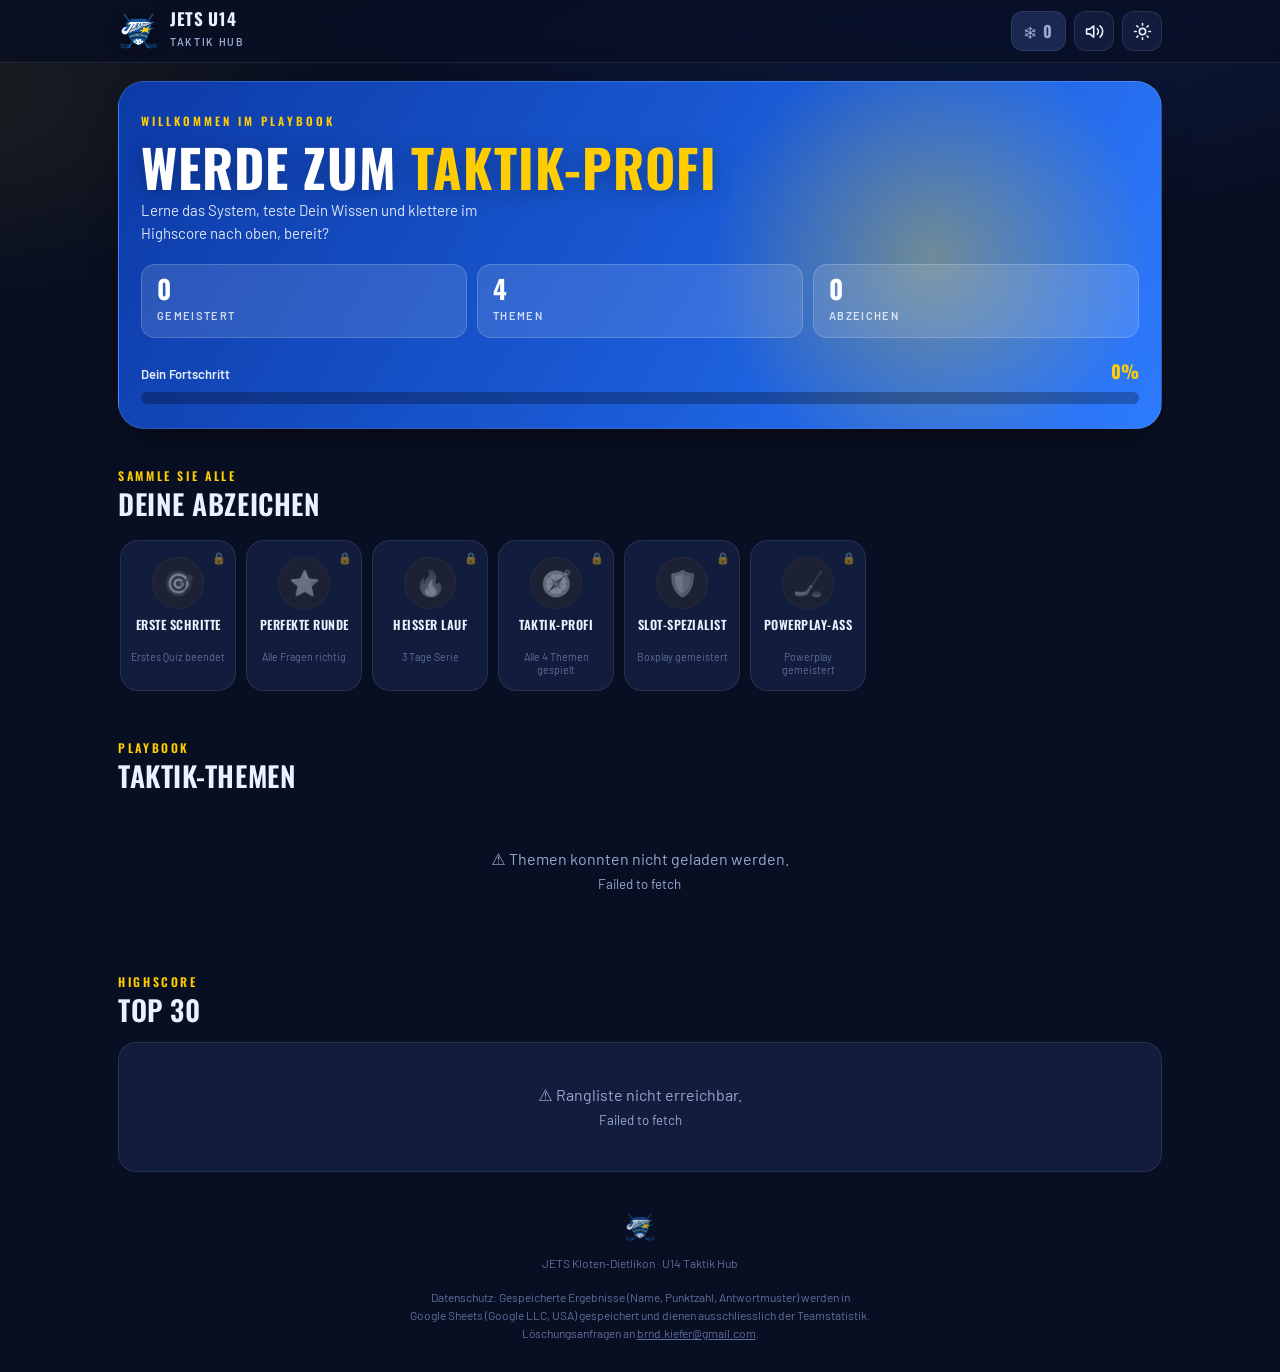
==== index.html @ 9cac9bbe "Self-host fonts and vendor all CDN JS; add privacy notice - Download Oswald and Barlow WOFF2 (latin " ====
<!DOCTYPE html>
<html lang="de">
<head>
  <meta charset="UTF-8">
  <meta name="viewport" content="width=device-width, initial-scale=1, viewport-fit=cover">
  <meta name="theme-color" content="#090F22">
  <title>JETS U14 · Taktik Hub</title>
  <link rel="stylesheet" href="css/fonts.css">
  <link rel="stylesheet" href="css/style.css">
</head>
<body>

  <!-- ====================== HEADER ====================== -->
  <header class="app-header">
    <div class="wrap">
      <a class="brand" href="index.html">
        <img src="assets/jets-logo.png" alt="JETS Logo">
        <span class="brand-txt">
          <b>JETS U14</b>
          <span>Taktik Hub</span>
        </span>
      </a>
      <div class="header-tools">
        <div class="streak-pill cold" id="streakPill" title="Streak">❄️ 0</div>
        <button class="icon-btn" id="soundBtn" aria-label="Sound an/aus"></button>
        <button class="icon-btn" id="themeBtn" aria-label="Hell/Dunkel"></button>
      </div>
    </div>
  </header>

  <main class="wrap">

    <!-- ====================== HERO ====================== -->
    <section class="hero">
      <div class="hero-inner">
        <span class="kicker" id="heroGreet">Willkommen im Playbook</span>
        <h1>Werde zum <em>Taktik-Profi</em></h1>
        <p>Lerne das System, teste Dein Wissen und klettere im Highscore nach oben, bereit?</p>

        <div class="hero-stats">
          <div class="hstat"><b id="heroMastered">0</b><span>Gemeistert</span></div>
          <div class="hstat"><b id="heroTotal">4</b><span>Themen</span></div>
          <div class="hstat"><b id="heroBadgeCount">0</b><span>Abzeichen</span></div>
        </div>

        <div class="hero-progress">
          <div class="pwrap"><span>Dein Fortschritt</span><b id="heroPct">0%</b></div>
          <div class="bar" id="heroBar"><i></i></div>
        </div>
      </div>
    </section>

    <div class="mock-banner" id="mockBanner" style="display:none">
      🧪 <span><b>Demo-Modus:</b> Beispieldaten aktiv. Sobald die Google-Apps-Script-URL eingetragen ist, lädt alles live.</span>
    </div>

    <!-- ====================== BADGES ====================== -->
    <section class="section">
      <div class="section-head">
        <div><span class="eyebrow">Sammle sie alle</span><h2>Deine Abzeichen</h2></div>
      </div>
      <div class="badge-strip" id="badgeStrip"></div>
    </section>

    <!-- ====================== THEMEN ====================== -->
    <section class="section">
      <div class="section-head">
        <div><span class="eyebrow">Playbook</span><h2>Taktik-Themen</h2></div>
      </div>
      <div class="grid-cards" id="topicGrid"></div>
    </section>

    <!-- ====================== LEADERBOARD ====================== -->
    <section class="section" id="leaderboardSection">
      <div class="section-head">
        <div><span class="eyebrow" id="boardEyebrow">Highscore</span><h2 id="boardHeading">Top 30</h2></div>
      </div>
      <div class="board" id="board"></div>
    </section>

    <footer class="foot">
      <img class="logo-sm" src="assets/jets-logo.png" alt="JETS">
      <div>JETS Kloten-Dietlikon · U14 Taktik Hub</div>
      <p class="privacy-notice">
        Datenschutz: Gespeicherte Ergebnisse (Name, Punktzahl, Antwortmuster) werden in Google&nbsp;Sheets (Google&nbsp;LLC, USA) gespeichert und dienen ausschliesslich der Teamstatistik. Löschungsanfragen an <a href="mailto:brnd.kiefer@gmail.com">brnd.kiefer@gmail.com</a>.
      </p>
    </footer>
  </main>

  <script src="js/vendor/react.production.min.js"></script>
  <script src="js/vendor/react-dom.production.min.js"></script>
  <script src="js/vendor/babel.min.js"></script>
  <script type="text/babel" src="tweaks-panel.jsx"></script>
  <script src="js/config.js"></script>
  <script src="js/api.js"></script>
  <script src="js/ui.js"></script>
  <script src="js/index.js"></script>
  <div id="tweaks-root"></div>
  <script type="text/babel">
    const TWEAK_DEFAULTS = /*EDITMODE-BEGIN*/{
      "leaderboardTitel": "Highscore",
      "theme": "dark",
      "accentFarbe": "#FFCD00",
      "demoBanner": false
    }/*EDITMODE-END*/;

    function TweaksApp() {
      const [t, setTweak] = useTweaks(TWEAK_DEFAULTS);

      // Leaderboard-Titel
      React.useEffect(() => {
        const ey = document.getElementById('boardEyebrow');
        if (ey) ey.textContent = t.leaderboardTitel;
      }, [t.leaderboardTitel]);

      // Theme
      React.useEffect(() => {
        document.documentElement.setAttribute('data-theme', t.theme);
        localStorage.setItem('jets_theme', t.theme);
        const btn = document.getElementById('themeBtn');
        if (btn && window.UI) btn.innerHTML = UI.icon(t.theme === 'dark' ? 'sun' : 'moon', 19);
      }, [t.theme]);

      // Akzentfarbe
      React.useEffect(() => {
        document.documentElement.style.setProperty('--yellow', t.accentFarbe);
        document.documentElement.style.setProperty('--yellow-soft', t.accentFarbe + 'cc');
      }, [t.accentFarbe]);

      // Demo-Banner
      React.useEffect(() => {
        const mb = document.getElementById('mockBanner');
        if (mb) mb.style.display = t.demoBanner ? 'flex' : 'none';
      }, [t.demoBanner]);

      return (
        <TweaksPanel title="Tweaks">
          <TweakSection label="Inhalt" />
          <TweakRadio
            label="Leaderboard-Titel"
            value={t.leaderboardTitel}
            options={['Highscore', 'Liga-Rangliste']}
            onChange={v => setTweak('leaderboardTitel', v)}
          />
          <TweakToggle
            label="Demo-Banner"
            value={t.demoBanner}
            onChange={v => setTweak('demoBanner', v)}
          />
          <TweakSection label="Design" />
          <TweakRadio
            label="Theme"
            value={t.theme}
            options={['dark', 'light']}
            onChange={v => setTweak('theme', v)}
          />
          <TweakColor
            label="Akzentfarbe"
            value={t.accentFarbe}
            options={['#FFCD00', '#FFB300', '#FF9500', '#00CFAA']}
            onChange={v => setTweak('accentFarbe', v)}
          />
        </TweaksPanel>
      );
    }

    ReactDOM.createRoot(document.getElementById('tweaks-root')).render(<TweaksApp />);
  </script>
</body>
</html>
---- css/fonts.css ----
/* Self-hosted fonts (latin subset) — SIL Open Font License 1.1 */

@font-face {
  font-family: 'Oswald';
  font-style: normal;
  font-weight: 400 700;
  font-display: swap;
  src: url('../assets/fonts/oswald.woff2') format('woff2');
  unicode-range: U+0000-00FF, U+0131, U+0152-0153, U+02BB-02BC, U+02C6, U+02DA, U+02DC, U+0304, U+0308, U+0329, U+2000-206F, U+20AC, U+2122, U+2191, U+2193, U+2212, U+2215, U+FEFF, U+FFFD;
}

@font-face {
  font-family: 'Barlow';
  font-style: normal;
  font-weight: 400;
  font-display: swap;
  src: url('../assets/fonts/barlow-400.woff2') format('woff2');
  unicode-range: U+0000-00FF, U+0131, U+0152-0153, U+02BB-02BC, U+02C6, U+02DA, U+02DC, U+0304, U+0308, U+0329, U+2000-206F, U+20AC, U+2122, U+2191, U+2193, U+2212, U+2215, U+FEFF, U+FFFD;
}

@font-face {
  font-family: 'Barlow';
  font-style: normal;
  font-weight: 500;
  font-display: swap;
  src: url('../assets/fonts/barlow-500.woff2') format('woff2');
  unicode-range: U+0000-00FF, U+0131, U+0152-0153, U+02BB-02BC, U+02C6, U+02DA, U+02DC, U+0304, U+0308, U+0329, U+2000-206F, U+20AC, U+2122, U+2191, U+2193, U+2212, U+2215, U+FEFF, U+FFFD;
}

@font-face {
  font-family: 'Barlow';
  font-style: normal;
  font-weight: 600;
  font-display: swap;
  src: url('../assets/fonts/barlow-600.woff2') format('woff2');
  unicode-range: U+0000-00FF, U+0131, U+0152-0153, U+02BB-02BC, U+02C6, U+02DA, U+02DC, U+0304, U+0308, U+0329, U+2000-206F, U+20AC, U+2122, U+2191, U+2193, U+2212, U+2215, U+FEFF, U+FFFD;
}

@font-face {
  font-family: 'Barlow';
  font-style: normal;
  font-weight: 700;
  font-display: swap;
  src: url('../assets/fonts/barlow-700.woff2') format('woff2');
  unicode-range: U+0000-00FF, U+0131, U+0152-0153, U+02BB-02BC, U+02C6, U+02DA, U+02DC, U+0304, U+0308, U+0329, U+2000-206F, U+20AC, U+2122, U+2191, U+2193, U+2212, U+2215, U+FEFF, U+FFFD;
}
---- css/style.css ----
/* =============================================================
   JETS U14B – Taktik-Zentrale
   Design-System / Shared Styles
   Sporty-condensed: Oswald (Display) + Barlow (Body)
   Markenfarben: Pantone 286C Blau / 116C Gelb
   ============================================================= */

/* ---------- Design-Tokens: DARK MODE (Standard) ---------- */
:root {
  /* Marke */
  --blue:        #1A5BD6;   /* lebendiges Brand-Blau (auf Dunkel) */
  --blue-deep:   #0033A0;   /* Pantone 286C – Vollton */
  --blue-glow:   #2E7BFF;
  --yellow:      #FFCD00;   /* Pantone 116C */
  --yellow-soft: #FFE066;

  /* Status */
  --green:       #28C76F;
  --green-deep:  #16924f;
  --red:         #FF5A5F;
  --red-deep:    #c2353a;

  /* Flächen (dunkles Navy, nicht Schwarz) */
  --bg:          #090F22;
  --bg-2:        #0C1430;
  --surface:     #121C3D;
  --surface-2:   #1A2750;
  --surface-3:   #233166;
  --border:      rgba(255,255,255,0.09);
  --border-str:  rgba(255,255,255,0.16);

  /* Text */
  --text:        #EAF1FF;
  --text-dim:    #98A8D0;
  --text-faint:  #5E6E9C;

  /* Effekte */
  --shadow:      0 18px 40px -18px rgba(0,0,0,0.7);
  --shadow-sm:   0 6px 18px -8px rgba(0,0,0,0.6);
  --glow-blue:   0 0 0 1px rgba(46,123,255,.35), 0 12px 30px -10px rgba(26,91,214,.55);
  --glow-yellow: 0 10px 30px -10px rgba(255,205,0,.5);

  --radius:      18px;
  --radius-sm:   12px;
  --radius-lg:   26px;

  --maxw:        1080px;

  --font-display: "Oswald", "Barlow", system-ui, sans-serif;
  --font-body:    "Barlow", system-ui, -apple-system, sans-serif;
}

/* ---------- LIGHT MODE ---------- */
:root[data-theme="light"] {
  --blue:        #1351C4;
  --blue-deep:   #0033A0;
  --blue-glow:   #1351C4;
  --green:       #1ea860;
  --green-deep:  #157a45;
  --red:         #e23b40;

  --bg:          #EEF2FB;
  --bg-2:        #E3E9F7;
  --surface:     #FFFFFF;
  --surface-2:   #F3F6FD;
  --surface-3:   #E7EDFA;
  --border:      rgba(11,18,40,0.10);
  --border-str:  rgba(11,18,40,0.20);

  --text:        #0B1228;
  --text-dim:    #4A5878;
  --text-faint:  #8593B5;

  --shadow:      0 18px 40px -22px rgba(20,40,90,0.35);
  --shadow-sm:   0 6px 18px -10px rgba(20,40,90,0.28);
  --glow-blue:   0 0 0 1px rgba(19,81,196,.18), 0 12px 28px -12px rgba(19,81,196,.4);
}

/* ---------- Reset ---------- */
*, *::before, *::after { box-sizing: border-box; margin: 0; padding: 0; }
html { -webkit-text-size-adjust: 100%; scroll-behavior: smooth; }
body {
  font-family: var(--font-body);
  background: var(--bg);
  color: var(--text);
  line-height: 1.5;
  min-height: 100dvh;
  -webkit-font-smoothing: antialiased;
  overflow-x: hidden;
  transition: background .35s ease, color .35s ease;
}

/* Dezenter Hintergrund-Glow */
body::before {
  content: "";
  position: fixed; inset: 0;
  background:
    radial-gradient(1100px 520px at 75% -8%, rgba(26,91,214,.20), transparent 60%),
    radial-gradient(760px 400px at -5% 10%, rgba(255,205,0,.08), transparent 55%);
  pointer-events: none; z-index: 0;
}
:root[data-theme="light"] body::before {
  background:
    radial-gradient(1100px 520px at 75% -8%, rgba(26,91,214,.12), transparent 60%),
    radial-gradient(760px 400px at -5% 10%, rgba(255,205,0,.14), transparent 55%);
}

img { max-width: 100%; display: block; }
button { font-family: inherit; cursor: pointer; border: none; background: none; color: inherit; }
a { color: inherit; text-decoration: none; }

/* ---------- Typo ---------- */
.display {
  font-family: var(--font-display);
  font-weight: 700;
  text-transform: uppercase;
  letter-spacing: .01em;
  line-height: .98;
}
h1, h2, h3 { font-family: var(--font-display); font-weight: 600; text-transform: uppercase; letter-spacing: .02em; line-height: 1.02; }

/* ---------- Layout ---------- */
.wrap { position: relative; z-index: 1; width: 100%; max-width: var(--maxw); margin: 0 auto; padding: 0 18px; }
.section { margin-top: 38px; }
.section-head { display: flex; align-items: flex-end; justify-content: space-between; gap: 14px; margin-bottom: 16px; }
.section-head h2 { font-size: clamp(16px, 4.5vw, 28px); hyphens: none; line-height: 1.1; }
.section-head .eyebrow {
  font-family: var(--font-display); text-transform: uppercase; letter-spacing: .22em;
  font-size: 12px; color: var(--yellow); font-weight: 600; margin-bottom: 4px; display: block;
}

/* =============================================================
   HEADER
   ============================================================= */
.app-header {
  position: sticky; top: 0; z-index: 50;
  background: color-mix(in srgb, var(--bg) 78%, transparent);
  backdrop-filter: blur(16px) saturate(140%);
  border-bottom: 1px solid var(--border);
}
.app-header .wrap { display: flex; align-items: center; gap: 12px; height: 62px; }
.brand { display: flex; align-items: center; gap: 11px; min-width: 0; }
.brand img { height: 38px; width: auto; filter: drop-shadow(0 4px 8px rgba(0,0,0,.4)); }
.brand-txt { min-width: 0; }
.brand-txt b {
  font-family: var(--font-display); font-weight: 700; text-transform: uppercase;
  font-size: 17px; letter-spacing: .04em; display: block; line-height: 1.05; white-space: nowrap;
}
.brand-txt span { font-size: 10.5px; color: var(--text-dim); letter-spacing: .16em; text-transform: uppercase; font-weight: 600; white-space: nowrap; }
.header-tools { margin-left: auto; display: flex; align-items: center; gap: 8px; }

.icon-btn {
  width: 40px; height: 40px; border-radius: 12px; display: grid; place-items: center;
  background: var(--surface); border: 1px solid var(--border); color: var(--text);
  transition: transform .15s, background .2s, border-color .2s;
}
.icon-btn:hover { background: var(--surface-2); border-color: var(--border-str); transform: translateY(-1px); }
.icon-btn:active { transform: scale(.94); }
.icon-btn svg { width: 19px; height: 19px; }

/* Streak-Pille */
.streak-pill {
  display: flex; align-items: center; gap: 6px; height: 40px; padding: 0 13px 0 11px;
  border-radius: 12px; background: linear-gradient(135deg, #ff8a3d, #ff5a5f);
  color: #fff; font-family: var(--font-display); font-weight: 700; font-size: 16px;
  box-shadow: 0 8px 20px -8px rgba(255,90,95,.6);
}
.streak-pill .flame { font-size: 17px; line-height: 1; filter: drop-shadow(0 1px 2px rgba(0,0,0,.3)); }
.streak-pill.cold { background: var(--surface-2); color: var(--text-dim); box-shadow: none; border: 1px solid var(--border); }

/* =============================================================
   HERO
   ============================================================= */
.hero {
  position: relative; overflow: hidden; margin-top: 18px;
  border-radius: var(--radius-lg);
  background:
    linear-gradient(135deg, rgba(0,51,160,.0), rgba(0,51,160,.0)),
    linear-gradient(120deg, #0d3aa6 0%, #1A5BD6 55%, #2E7BFF 100%);
  border: 1px solid rgba(255,255,255,.12);
  box-shadow: var(--shadow);
}
.hero::after { /* Star-Streak Motiv */
  content: ""; position: absolute; top: -40%; right: -8%; width: 60%; height: 180%;
  background: radial-gradient(closest-side, rgba(255,205,0,.35), transparent 70%);
  transform: rotate(18deg); pointer-events: none;
}
.hero-inner { position: relative; z-index: 2; padding: 26px 22px 24px; }
.hero .kicker {
  font-family: var(--font-display); text-transform: uppercase; letter-spacing: .26em;
  font-size: 11.5px; color: var(--yellow); font-weight: 600;
}
.hero h1 { color: #fff; font-size: clamp(28px, 8.5vw, 52px); font-weight: 700; margin: 8px 0 6px; text-shadow: 0 4px 20px rgba(0,0,0,.25); }
.hero h1 em { font-style: normal; color: var(--yellow); }
.hero p { color: rgba(255,255,255,.86); max-width: 46ch; font-size: 15px; }

.hero-stats { display: grid; grid-template-columns: repeat(3, 1fr); gap: 10px; margin-top: 20px; }
.hstat {
  background: rgba(255,255,255,.12); border: 1px solid rgba(255,255,255,.18);
  border-radius: 14px; padding: 11px 15px; backdrop-filter: blur(4px); min-width: 96px;
}
.hstat b { font-family: var(--font-display); font-weight: 700; font-size: 26px; color: #fff; display: block; line-height: 1; }
.hstat span { font-size: 11px; color: rgba(255,255,255,.78); text-transform: uppercase; letter-spacing: .12em; font-weight: 600; }

/* Overall progress bar im Hero */
.hero-progress { margin-top: 20px; }
.hero-progress .pwrap { display: flex; justify-content: space-between; align-items: baseline; margin-bottom: 7px; }
.hero-progress .pwrap span { color: rgba(255,255,255,.9); font-size: 13px; font-weight: 600; white-space: nowrap; }
.hero-progress .pwrap b { font-family: var(--font-display); color: var(--yellow); font-size: 18px; }

.bar { height: 12px; border-radius: 999px; background: rgba(0,0,0,.28); overflow: hidden; position: relative; }
.bar > i {
  position: absolute; inset: 0 100% 0 0; border-radius: 999px;
  background: linear-gradient(90deg, var(--yellow), var(--yellow-soft));
  transition: right 1.1s cubic-bezier(.2,.8,.2,1);
  box-shadow: 0 0 14px rgba(255,205,0,.6);
}
.bar.thin { height: 8px; }
.bar.blue > i { background: linear-gradient(90deg, var(--blue), var(--blue-glow)); box-shadow: 0 0 12px rgba(46,123,255,.55); }

/* =============================================================
   BADGES
   ============================================================= */
.badge-strip { display: flex; gap: 10px; overflow-x: auto; padding: 4px 2px 10px; scrollbar-width: none; }
.badge-strip::-webkit-scrollbar { display: none; }
.badge {
  flex: 0 0 auto; width: 116px; text-align: center; padding: 16px 10px 13px;
  border-radius: var(--radius); background: var(--surface); border: 1px solid var(--border);
  transition: transform .2s, border-color .2s; position: relative;
}
.badge .medal {
  width: 52px; height: 52px; margin: 0 auto 9px; border-radius: 50%; display: grid; place-items: center;
  font-size: 25px; background: var(--surface-2); border: 1px solid var(--border);
  filter: grayscale(1) opacity(.45); transition: filter .3s, transform .3s, box-shadow .3s;
}
.badge.earned { border-color: rgba(255,205,0,.4); }
.badge.earned .medal {
  filter: none; background: linear-gradient(135deg, #2a2410, #4a3d0d);
  border-color: rgba(255,205,0,.6); box-shadow: var(--glow-yellow); transform: scale(1.02);
}
.badge b { display: block; font-family: var(--font-display); font-weight: 600; text-transform: uppercase; font-size: 12.5px; letter-spacing: .04em; line-height: 1.1; min-height: 2.2em; }
.badge small { color: var(--text-faint); font-size: 10.5px; line-height: 1.25; display: block; margin-top: 5px; }
.badge.earned small { color: var(--text-dim); }
.badge .lock { position: absolute; top: 9px; right: 9px; font-size: 11px; opacity: .5; }

/* =============================================================
   TOPIC CARDS
   ============================================================= */
.grid-cards { display: grid; grid-template-columns: 1fr; gap: 14px; }
@media (min-width: 560px) { .grid-cards { grid-template-columns: 1fr 1fr; } }
@media (min-width: 900px) { .grid-cards { grid-template-columns: 1fr 1fr 1fr; } }

.card {
  position: relative; background: var(--surface); border: 1px solid var(--border);
  border-radius: var(--radius); padding: 18px; display: flex; flex-direction: column; gap: 13px;
  transition: transform .2s, border-color .2s, box-shadow .2s; overflow: hidden;
}
.card::before {
  content: ""; position: absolute; left: 0; top: 0; bottom: 0; width: 4px;
  background: linear-gradient(var(--blue), var(--blue-glow)); opacity: .9;
}
.card:hover { transform: translateY(-3px); border-color: var(--border-str); box-shadow: var(--shadow); }

.card-top { display: flex; align-items: flex-start; gap: 13px; }
.tile-icon {
  flex: 0 0 auto; width: 56px; height: 56px; border-radius: 16px;
  background: linear-gradient(140deg, var(--blue-deep), var(--blue)); display: grid; place-items: center;
  box-shadow: var(--glow-blue); border: 1px solid rgba(255,255,255,.14);
}
.tile-icon svg { width: 30px; height: 30px; }
.card .cat {
  display: inline-flex; align-items: center; gap: 5px; align-self: flex-start;
  font-family: var(--font-display); text-transform: uppercase; letter-spacing: .12em;
  font-size: 10.5px; font-weight: 600; color: var(--yellow);
  background: rgba(255,205,0,.1); border: 1px solid rgba(255,205,0,.25);
  padding: 3px 9px; border-radius: 999px;
}
.card h3 { font-size: 19px; margin-top: 7px; }
.card .desc { color: var(--text-dim); font-size: 13.5px; flex: 1; }

.card-meta { display: flex; align-items: center; gap: 8px; font-size: 11.5px; color: var(--text-faint); }
.card-meta .dot { width: 4px; height: 4px; border-radius: 50%; background: currentColor; }

.card .mini-prog { display: flex; align-items: center; gap: 9px; }
.card .mini-prog .bar { flex: 1; }
.card .mini-prog span { font-size: 11px; color: var(--text-dim); font-weight: 700; font-family: var(--font-display); }

.card-actions { display: grid; grid-template-columns: 1fr 1fr; gap: 9px; margin-top: 2px; }

/* Buttons */
.btn {
  display: inline-flex; align-items: center; justify-content: center; gap: 7px;
  font-family: var(--font-display); font-weight: 600; text-transform: uppercase; letter-spacing: .04em;
  font-size: 13.5px; padding: 12px 14px; border-radius: 13px; border: 1px solid transparent;
  transition: transform .15s, filter .2s, background .2s, border-color .2s; white-space: nowrap;
  min-height: 46px;
}
.btn:active { transform: scale(.97); }
.btn-primary { background: linear-gradient(135deg, var(--blue), var(--blue-glow)); color: #fff; box-shadow: 0 10px 24px -12px rgba(26,91,214,.9); }
.btn-primary:hover { filter: brightness(1.08); }
.btn-yellow { background: linear-gradient(135deg, var(--yellow), var(--yellow-soft)); color: #1a1400; box-shadow: var(--glow-yellow); }
.btn-yellow:hover { filter: brightness(1.05); }
.btn-ghost { background: var(--surface-2); border-color: var(--border); color: var(--text); }
.btn-ghost:hover { background: var(--surface-3); border-color: var(--border-str); }
.btn-lg { font-size: 16px; padding: 16px 22px; min-height: 56px; border-radius: 15px; }
.btn-block { width: 100%; }
.btn:disabled { opacity: .5; cursor: not-allowed; transform: none; }

/* Done-Badge auf Karte */
.card .done-flag {
  position: absolute; top: 14px; right: 14px; width: 26px; height: 26px; border-radius: 50%;
  background: var(--green); display: grid; place-items: center; box-shadow: 0 4px 10px -3px rgba(40,199,111,.7);
}
.card .done-flag svg { width: 15px; height: 15px; }

/* =============================================================
   LEADERBOARD
   ============================================================= */
.board { background: var(--surface); border: 1px solid var(--border); border-radius: var(--radius); overflow: hidden; }
.board-row {
  display: grid; grid-template-columns: 42px 1fr auto; align-items: center; gap: 12px;
  padding: 13px 16px; border-bottom: 1px solid var(--border);
}
.board-row:last-child { border-bottom: none; }
.board-row.head { background: var(--surface-2); border-bottom: 1px solid var(--border-str); }
.board-row.head span { font-family: var(--font-display); text-transform: uppercase; letter-spacing: .14em; font-size: 10.5px; color: var(--text-dim); font-weight: 600; }
.rank {
  width: 30px; height: 30px; border-radius: 9px; display: grid; place-items: center;
  font-family: var(--font-display); font-weight: 700; font-size: 15px; background: var(--surface-2); color: var(--text-dim);
}
.board-row.me { background: rgba(255,205,0,.07); }
.board-row.me .rank { color: var(--text); }
.rank.r1 { background: linear-gradient(135deg, #FFD700, #FFA000); color: #2a1d00; box-shadow: var(--glow-yellow); }
.rank.r2 { background: linear-gradient(135deg, #d7dee8, #9aa6b8); color: #1a1f2b; }
.rank.r3 { background: linear-gradient(135deg, #e0a06b, #b9763f); color: #2a1500; }
.bl-name { display: flex; flex-direction: column; min-width: 0; }
.bl-name b { font-weight: 700; font-size: 15px; overflow: hidden; text-overflow: ellipsis; white-space: nowrap; }
.bl-name small { color: var(--text-faint); font-size: 11px; }
.bl-score { text-align: right; }
.bl-score b { font-family: var(--font-display); font-weight: 700; font-size: 18px; color: var(--yellow); }
.bl-score small { display: block; color: var(--text-faint); font-size: 11px; }

/* =============================================================
   THEORY PAGE  (theory.html)
   ============================================================= */
.theory-page { padding-top: 24px; padding-bottom: 60px; max-width: 720px; }

.theory-nav { margin-bottom: 20px; }
.back-link {
  display: inline-flex; align-items: center; gap: 6px;
  color: var(--text-dim); text-decoration: none; font-size: 14px;
  transition: color .15s;
}
.back-link:hover { color: var(--text); }

.theory-head { display: flex; align-items: flex-start; gap: 16px; margin-bottom: 28px; }
.theory-head .tile-icon { width: 52px; height: 52px; flex-shrink: 0; }
.theory-head-text .cat { margin-bottom: 6px; }
.theory-head-text h1 { font-family: var(--font-display); font-size: clamp(22px, 5vw, 34px); font-weight: 700; text-transform: uppercase; letter-spacing: .02em; line-height: 1.1; }

.theory-body { font-size: 16px; line-height: 1.75; color: var(--text); margin-bottom: 36px; }
.theory-body h1,.theory-body h2 { font-family: var(--font-display); text-transform: uppercase; letter-spacing: .05em; color: var(--text); margin: 28px 0 10px; font-size: 17px; }
.theory-body h3 { font-family: var(--font-display); text-transform: uppercase; letter-spacing: .05em; color: var(--yellow); margin: 22px 0 8px; font-size: 14px; }
.theory-body h4 { font-family: var(--font-display); color: var(--text); margin: 18px 0 6px; font-size: 14px; text-transform: uppercase; letter-spacing: .04em; }
.theory-body p { margin-bottom: 14px; }
.theory-body ul, .theory-body ol { padding-left: 4px; list-style: none; display: grid; gap: 8px; margin-bottom: 16px; }
.theory-body li { display: flex; gap: 10px; }
.theory-body ul li::before { content: ""; flex: 0 0 auto; width: 7px; height: 7px; margin-top: 9px; border-radius: 2px; background: var(--yellow); transform: rotate(45deg); }
.theory-body ol { counter-reset: ol; }
.theory-body ol li { counter-increment: ol; }
.theory-body ol li::before { content: counter(ol); flex: 0 0 auto; width: 22px; height: 22px; border-radius: 6px; background: var(--surface-2); border: 1px solid var(--border-str); font-family: var(--font-display); font-size: 12px; font-weight: 700; display: grid; place-items: center; margin-top: 2px; color: var(--yellow); }
.theory-body strong { color: var(--yellow); font-weight: 700; }
.theory-body em { color: var(--text-dim); font-style: italic; }
.theory-body hr { border: none; border-top: 1px solid var(--border); margin: 24px 0; }
.theory-body blockquote { border-left: 3px solid var(--yellow); padding-left: 14px; margin: 16px 0; font-style: italic; color: var(--text-dim); }

.resources-heading { font-family: var(--font-display); font-size: 15px; text-transform: uppercase; letter-spacing: .1em; color: var(--text-dim); margin-bottom: 14px; }
.resources-grid { display: grid; gap: 14px; }

.resource-card { border-radius: var(--radius); overflow: hidden; border: 1px solid var(--border); background: var(--surface); }

.resource-yt .yt-wrap { position: relative; padding-bottom: 56.25%; height: 0; }
.resource-yt .yt-wrap iframe { position: absolute; inset: 0; width: 100%; height: 100%; border: none; }
.resource-yt .resource-label { padding: 10px 14px; font-size: 13.5px; color: var(--text-dim); }

.resource-pdf .pdf-wrap { position: relative; height: 500px; }
.resource-pdf .pdf-wrap iframe { position: absolute; inset: 0; width: 100%; height: 100%; border: none; }
.resource-pdf .resource-label { padding: 10px 14px; font-size: 13.5px; color: var(--text-dim); }

.resource-img figure { margin: 0; }
.resource-img img { width: 100%; display: block; }
.resource-img figcaption { padding: 10px 14px; font-size: 13px; color: var(--text-faint); }

.resource-link {
  display: flex; align-items: center; gap: 12px; padding: 14px 16px;
  text-decoration: none; color: var(--text); transition: background .15s;
}
.resource-link:hover { background: var(--surface-2); }
.resource-link-icon { font-size: 20px; flex-shrink: 0; }
.resource-link-title { flex: 1; font-size: 15px; font-weight: 600; }
.resource-link-arrow { color: var(--text-faint); font-size: 18px; flex-shrink: 0; }

.theory-foot { margin-top: 40px; padding-top: 24px; border-top: 1px solid var(--border); }

/* =============================================================
   QUIZ-SEITE
   ============================================================= */
.quiz-shell { min-height: 100dvh; display: flex; flex-direction: column; }
.quiz-main { flex: 1; display: flex; flex-direction: column; }
.quiz-wrap { width: 100%; max-width: 620px; margin: 0 auto; padding: 0 18px; flex: 1; display: flex; flex-direction: column; }

/* Quiz top bar */
.quiz-bar { display: flex; align-items: center; gap: 12px; padding: 16px 0 8px; }
.quiz-bar .back { display: flex; align-items: center; gap: 7px; color: var(--text-dim); font-weight: 600; font-size: 13.5px; }
.quiz-bar .back:hover { color: var(--text); }
.quiz-bar .qcount { margin-left: auto; font-family: var(--font-display); font-weight: 600; font-size: 13px; color: var(--text-dim); letter-spacing: .05em; }
.quiz-bar .qcount b { color: var(--yellow); font-size: 16px; }

.quiz-progress { padding: 4px 0 18px; }

/* Screens */
.screen { display: none; flex: 1; flex-direction: column; animation: rise .4s ease both; }
.screen.active { display: flex; }
@keyframes rise { from { opacity: 0; transform: translateY(14px); } to { opacity: 1; transform: none; } }

/* Start screen */
.start-card { text-align: center; padding: 30px 6px; margin: auto 0; }
.start-card .tile-icon { width: 84px; height: 84px; border-radius: 22px; margin: 0 auto 20px; }
.start-card .tile-icon svg { width: 46px; height: 46px; }
.start-card .cat { margin: 0 auto 14px; }
.start-card h1 { font-size: clamp(28px, 8vw, 42px); }
.start-card p { color: var(--text-dim); max-width: 40ch; margin: 12px auto 24px; }
.field { text-align: left; max-width: 360px; margin: 0 auto 18px; }
.field label { display: block; font-family: var(--font-display); text-transform: uppercase; letter-spacing: .08em; font-size: 12px; color: var(--text-dim); margin-bottom: 8px; }
.field input {
  width: 100%; padding: 15px 16px; border-radius: 14px; background: var(--surface);
  border: 1.5px solid var(--border-str); color: var(--text); font-size: 17px; font-weight: 600; font-family: var(--font-body);
  transition: border-color .2s, box-shadow .2s;
}
.field input:focus { outline: none; border-color: var(--blue); box-shadow: 0 0 0 4px rgba(26,91,214,.2); }
.field input::placeholder { color: var(--text-faint); }
.start-meta { display: flex; justify-content: center; gap: 22px; margin-bottom: 24px; color: var(--text-faint); font-size: 13px; }
.start-meta b { color: var(--text); font-family: var(--font-display); font-size: 17px; display: block; }

/* Question screen */
.q-screen { padding-bottom: 28px; }
.q-text {
  font-family: var(--font-display); font-weight: 600; text-transform: none;
  font-size: clamp(21px, 5.4vw, 28px); line-height: 1.18; margin: 8px 0 20px;
}
.answers { display: grid; gap: 12px; }
.answer {
  display: flex; align-items: center; gap: 14px; text-align: left; width: 100%;
  padding: 16px 16px; border-radius: 15px; background: var(--surface);
  border: 1.5px solid var(--border); color: var(--text); font-size: 16px; font-weight: 600;
  transition: transform .12s, border-color .2s, background .2s; min-height: 62px;
}
.answer:hover:not(:disabled) { border-color: var(--blue); transform: translateX(2px); }
.answer:active:not(:disabled) { transform: scale(.99); }
.answer .key {
  flex: 0 0 auto; width: 34px; height: 34px; border-radius: 10px; display: grid; place-items: center;
  background: var(--surface-2); border: 1px solid var(--border-str);
  font-family: var(--font-display); font-weight: 700; font-size: 16px; color: var(--text-dim);
  transition: background .2s, color .2s;
}
.answer .atext { flex: 1; }
.answer .mark { flex: 0 0 auto; width: 24px; height: 24px; opacity: 0; transition: opacity .2s; }
.answer .mark svg { width: 24px; height: 24px; }

.answer.correct { background: rgba(40,199,111,.14); border-color: var(--green); }
.answer.correct .key { background: var(--green); color: #fff; border-color: var(--green); }
.answer.correct .mark { opacity: 1; color: var(--green); }
.answer.wrong { background: rgba(255,90,95,.13); border-color: var(--red); }
.answer.wrong .key { background: var(--red); color: #fff; border-color: var(--red); }
.answer.wrong .mark { opacity: 1; color: var(--red); }
.answer:disabled { cursor: default; }
.answer.dimmed { opacity: .5; }

/* Explanation box */
.explain {
  margin-top: 18px; border-radius: 16px; overflow: hidden;
  background: rgba(26,91,214,.13); border: 1.5px solid rgba(46,123,255,.4);
  max-height: 0; opacity: 0; transition: max-height .4s ease, opacity .3s, margin .3s;
}
.explain.show { max-height: 420px; opacity: 1; }
.explain .eh {
  display: flex; align-items: center; gap: 9px; padding: 12px 16px 8px;
  font-family: var(--font-display); text-transform: uppercase; letter-spacing: .06em; font-size: 13px; color: var(--blue-glow);
}
.explain .eh svg { width: 18px; height: 18px; }
:root[data-theme="light"] .explain .eh { color: var(--blue); }
.explain p { padding: 0 16px 14px; color: var(--text); font-size: 14.5px; line-height: 1.5; }

.q-foot { margin-top: 18px; }

/* End screen */
.end-card { text-align: center; padding: 26px 6px; margin: auto 0; }
.score-ring { position: relative; width: 180px; height: 180px; margin: 0 auto 8px; }
.score-ring svg { transform: rotate(-90deg); width: 100%; height: 100%; }
.score-ring .ring-bg { stroke: var(--surface-2); }
.score-ring .ring-fg { stroke: var(--yellow); stroke-linecap: round; transition: stroke-dashoffset 1.3s cubic-bezier(.2,.8,.2,1); filter: drop-shadow(0 0 8px rgba(255,205,0,.5)); }
.score-ring .ring-label { position: absolute; inset: 0; display: grid; place-content: center; text-align: center; }
.score-ring .ring-label b { font-family: var(--font-display); font-weight: 700; font-size: 52px; line-height: .9; }
.score-ring .ring-label span { font-size: 12px; color: var(--text-dim); text-transform: uppercase; letter-spacing: .14em; font-weight: 600; }
.end-card .verdict { font-family: var(--font-display); text-transform: uppercase; font-size: clamp(24px,7vw,36px); margin: 10px 0 4px; }
.end-card .sub { color: var(--text-dim); margin-bottom: 8px; }
.end-stats { display: flex; justify-content: center; gap: 14px; margin: 18px 0 26px; flex-wrap: wrap; }
.estat { background: var(--surface); border: 1px solid var(--border); border-radius: 14px; padding: 12px 18px; min-width: 84px; }
.estat b { font-family: var(--font-display); font-weight: 700; font-size: 24px; display: block; line-height: 1; }
.estat span { font-size: 11px; color: var(--text-faint); text-transform: uppercase; letter-spacing: .1em; font-weight: 600; }
.end-actions { display: grid; gap: 11px; max-width: 380px; margin: 0 auto; }
.new-badge-pop {
  display: inline-flex; align-items: center; gap: 9px; margin: 0 auto 18px;
  background: rgba(255,205,0,.12); border: 1px solid rgba(255,205,0,.4); border-radius: 999px;
  padding: 9px 16px 9px 11px; color: var(--yellow); font-weight: 700; font-size: 14px;
  animation: pop .5s ease both;
}
.new-badge-pop .medal { width: 30px; height: 30px; border-radius: 50%; display: grid; place-items: center; background: rgba(255,205,0,.18); font-size: 16px; }
@keyframes pop { 0% { transform: scale(0.6); opacity: 0; } 60% { transform: scale(1.08); } 100% { transform: scale(1); opacity: 1; } }

/* Loading / states */
.loading { display: grid; place-items: center; padding: 60px 0; color: var(--text-dim); gap: 16px; }
.spinner { width: 38px; height: 38px; border-radius: 50%; border: 3px solid var(--surface-2); border-top-color: var(--blue); animation: spin .8s linear infinite; }
@keyframes spin { to { transform: rotate(360deg); } }
.empty { text-align: center; color: var(--text-dim); padding: 40px 20px; }

/* Toast */
.toast-host { position: fixed; left: 0; right: 0; bottom: 18px; z-index: 200; display: flex; flex-direction: column; align-items: center; gap: 8px; pointer-events: none; padding: 0 16px; }
.toast {
  background: var(--surface-3); border: 1px solid var(--border-str); color: var(--text);
  padding: 12px 18px; border-radius: 13px; font-weight: 600; font-size: 14px; box-shadow: var(--shadow);
  display: flex; align-items: center; gap: 9px; max-width: 92vw;
  animation: toastin .3s ease both;
}
.toast.ok { border-color: rgba(40,199,111,.5); }
.toast.bad { border-color: rgba(255,90,95,.5); }
@keyframes toastin { from { transform: translateY(20px); opacity: 0; } to { transform: none; opacity: 1; } }

/* Confetti canvas */
#confetti { position: fixed; inset: 0; pointer-events: none; z-index: 150; }

/* Mock-Banner */
.mock-banner {
  display: flex; align-items: center; gap: 9px; justify-content: center; text-align: center;
  font-size: 12px; color: var(--text-dim); background: var(--surface);
  border: 1px dashed var(--border-str); border-radius: 12px; padding: 9px 14px; margin-top: 14px;
}
.mock-banner b { color: var(--yellow); }

/* Footer */
.foot { text-align: center; color: var(--text-faint); font-size: 12px; padding: 40px 0 30px; }
.foot .logo-sm { height: 30px; margin: 0 auto 12px; opacity: .8; }
.privacy-notice { max-width: 480px; margin: 16px auto 0; line-height: 1.5; }
.privacy-notice a { color: var(--text-faint); text-decoration: underline; }

/* Quiz privacy hint (shown above save button) */
.privacy-hint { font-size: 11.5px; color: var(--text-faint); text-align: center; margin: 6px 0 2px; line-height: 1.4; }

/* Reduced motion */
@media (prefers-reduced-motion: reduce) {
  * { animation-duration: .001ms !important; transition-duration: .001ms !important; }
}
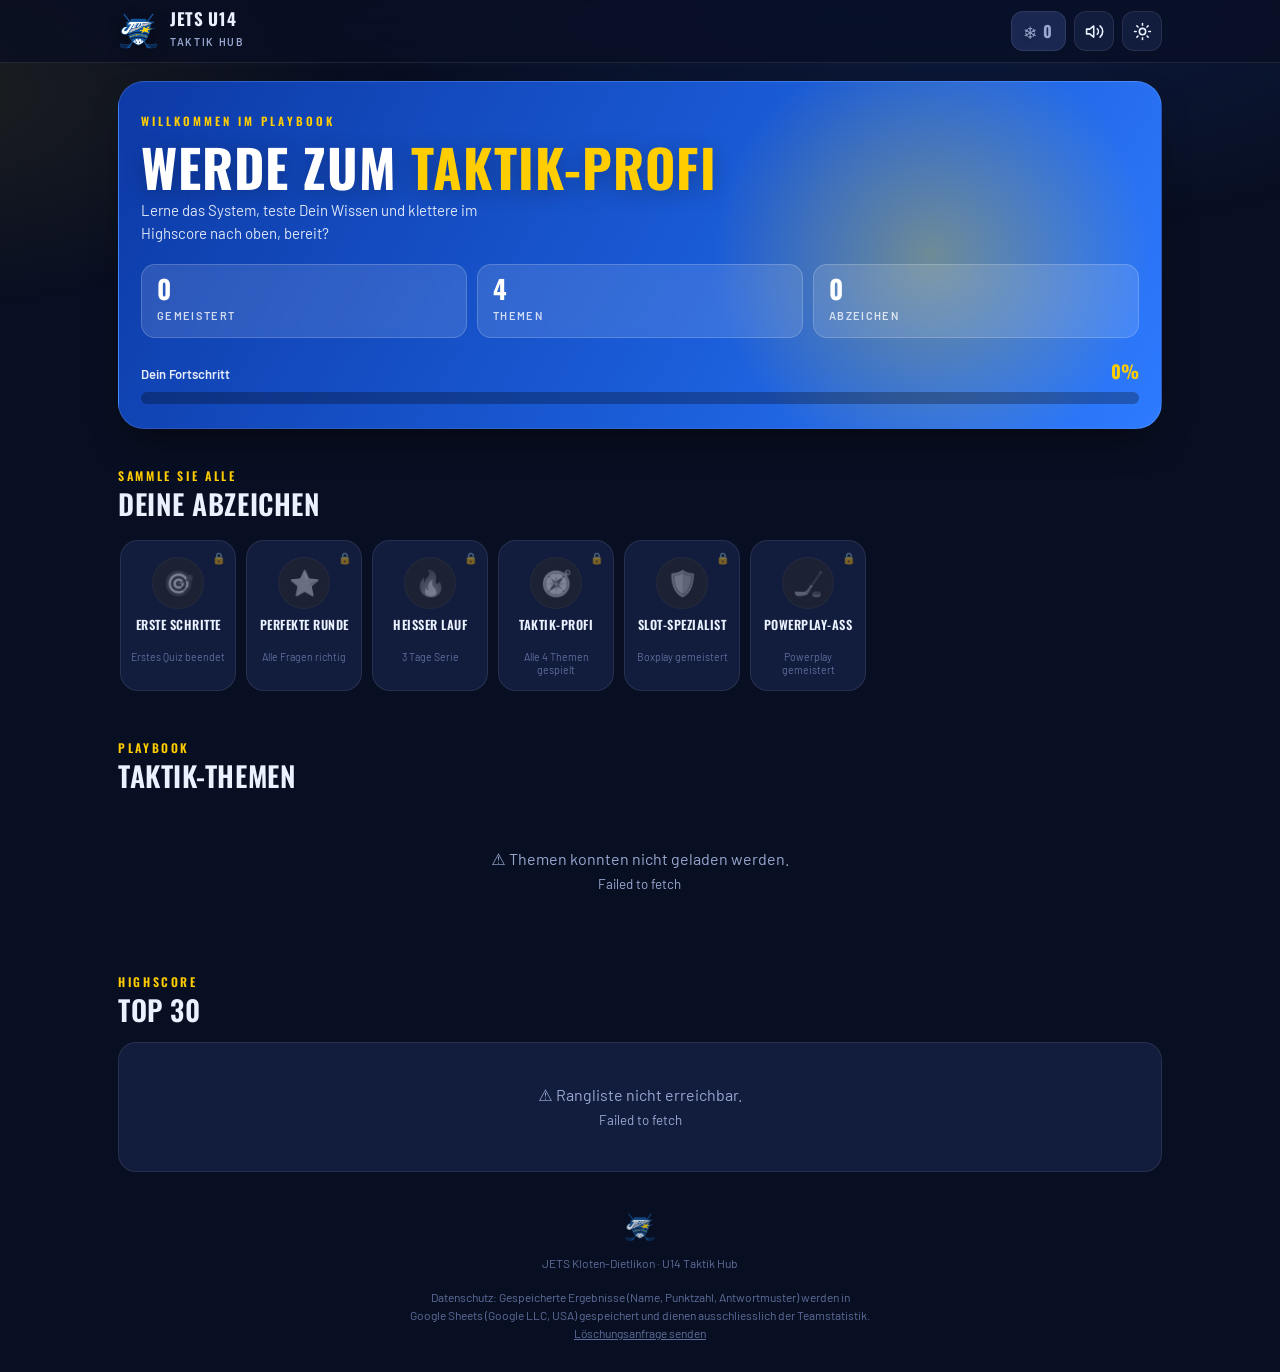
==== commit 2be1f1ef: "Add contact form for deletion requests; remove exposed email address" ====
--- a/index.html
+++ b/index.html
@@ -82,9 +82,26 @@
       <img class="logo-sm" src="assets/jets-logo.png" alt="JETS">
       <div>JETS Kloten-Dietlikon · U14 Taktik Hub</div>
       <p class="privacy-notice">
-        Datenschutz: Gespeicherte Ergebnisse (Name, Punktzahl, Antwortmuster) werden in Google&nbsp;Sheets (Google&nbsp;LLC, USA) gespeichert und dienen ausschliesslich der Teamstatistik. Löschungsanfragen an <a href="mailto:brnd.kiefer@gmail.com">brnd.kiefer@gmail.com</a>.
+        Datenschutz: Gespeicherte Ergebnisse (Name, Punktzahl, Antwortmuster) werden in Google&nbsp;Sheets (Google&nbsp;LLC, USA) gespeichert und dienen ausschliesslich der Teamstatistik. <button class="privacy-link" id="openContact">Löschungsanfrage senden</button>
       </p>
     </footer>
+
+    <!-- Contact modal -->
+    <div class="modal-backdrop" id="contactModal" style="display:none" role="dialog" aria-modal="true" aria-labelledby="contactTitle">
+      <div class="modal-box">
+        <h2 class="modal-title" id="contactTitle">Löschungsanfrage</h2>
+        <p class="modal-sub">Dein Name und deine Nachricht werden per E-Mail an den Betreiber weitergeleitet.</p>
+        <label class="modal-label" for="contactName">Name</label>
+        <input class="modal-input" id="contactName" type="text" placeholder="z.B. Max Muster" maxlength="80">
+        <label class="modal-label" for="contactMsg">Nachricht</label>
+        <textarea class="modal-input modal-textarea" id="contactMsg" placeholder="Was soll gelöscht werden?" maxlength="1000"></textarea>
+        <div class="modal-actions">
+          <button class="btn btn-yellow" id="contactSubmit">Senden</button>
+          <button class="btn btn-ghost" id="contactClose">Abbrechen</button>
+        </div>
+        <p class="modal-feedback" id="contactFeedback"></p>
+      </div>
+    </div>
   </main>
 
   <script src="js/vendor/react.production.min.js"></script>
@@ -166,5 +183,40 @@
 
     ReactDOM.createRoot(document.getElementById('tweaks-root')).render(<TweaksApp />);
   </script>
+  <script>
+    (function() {
+      var modal   = document.getElementById('contactModal');
+      var feedback = document.getElementById('contactFeedback');
+      document.getElementById('openContact').addEventListener('click', function() {
+        modal.style.display = 'flex';
+        feedback.textContent = '';
+        document.getElementById('contactName').value = '';
+        document.getElementById('contactMsg').value = '';
+      });
+      function close() { modal.style.display = 'none'; }
+      document.getElementById('contactClose').addEventListener('click', close);
+      modal.addEventListener('click', function(e) { if (e.target === modal) close(); });
+      document.getElementById('contactSubmit').addEventListener('click', async function() {
+        var name = document.getElementById('contactName').value.trim();
+        var message = document.getElementById('contactMsg').value.trim();
+        if (!message) { feedback.textContent = 'Bitte eine Nachricht eingeben.'; return; }
+        var btn = document.getElementById('contactSubmit');
+        btn.disabled = true;
+        btn.textContent = 'Wird gesendet…';
+        try {
+          await API.sendContact({ name, message });
+          feedback.style.color = 'var(--green)';
+          feedback.textContent = 'Nachricht gesendet. Wir melden uns bald.';
+          btn.style.display = 'none';
+          document.getElementById('contactClose').textContent = 'Schliessen';
+        } catch(err) {
+          feedback.style.color = 'var(--red)';
+          feedback.textContent = 'Fehler beim Senden. Bitte später nochmal versuchen.';
+          btn.disabled = false;
+          btn.textContent = 'Senden';
+        }
+      });
+    })();
+  </script>
 </body>
 </html>
--- a/css/style.css
+++ b/css/style.css
@@ -553,8 +553,24 @@
 .privacy-notice { max-width: 480px; margin: 16px auto 0; line-height: 1.5; }
 .privacy-notice a { color: var(--text-faint); text-decoration: underline; }
 
+/* inline button that looks like a link */
+.privacy-link { background: none; border: none; padding: 0; font: inherit; font-size: inherit; color: var(--text-faint); text-decoration: underline; cursor: pointer; }
+.privacy-link:hover { color: var(--text); }
+
 /* Quiz privacy hint (shown above save button) */
 .privacy-hint { font-size: 11.5px; color: var(--text-faint); text-align: center; margin: 6px 0 2px; line-height: 1.4; }
+
+/* Contact modal */
+.modal-backdrop { position: fixed; inset: 0; background: rgba(0,0,0,.65); display: flex; align-items: center; justify-content: center; z-index: 1000; padding: 16px; }
+.modal-box { background: var(--card); border: 1px solid var(--border); border-radius: 16px; padding: 28px 24px 24px; width: 100%; max-width: 420px; }
+.modal-title { font-family: 'Oswald', sans-serif; font-size: 20px; color: var(--text); margin: 0 0 6px; }
+.modal-sub { font-size: 13px; color: var(--text-dim); margin: 0 0 18px; line-height: 1.5; }
+.modal-label { display: block; font-size: 12px; font-weight: 600; color: var(--text-dim); margin-bottom: 4px; text-transform: uppercase; letter-spacing: .05em; }
+.modal-input { display: block; width: 100%; box-sizing: border-box; background: var(--bg); border: 1px solid var(--border); border-radius: 8px; padding: 10px 12px; font: inherit; font-size: 14px; color: var(--text); margin-bottom: 14px; }
+.modal-input:focus { outline: none; border-color: var(--yellow); }
+.modal-textarea { resize: vertical; min-height: 100px; }
+.modal-actions { display: flex; gap: 10px; margin-top: 4px; }
+.modal-feedback { font-size: 13px; margin: 10px 0 0; min-height: 1em; }
 
 /* Reduced motion */
 @media (prefers-reduced-motion: reduce) {
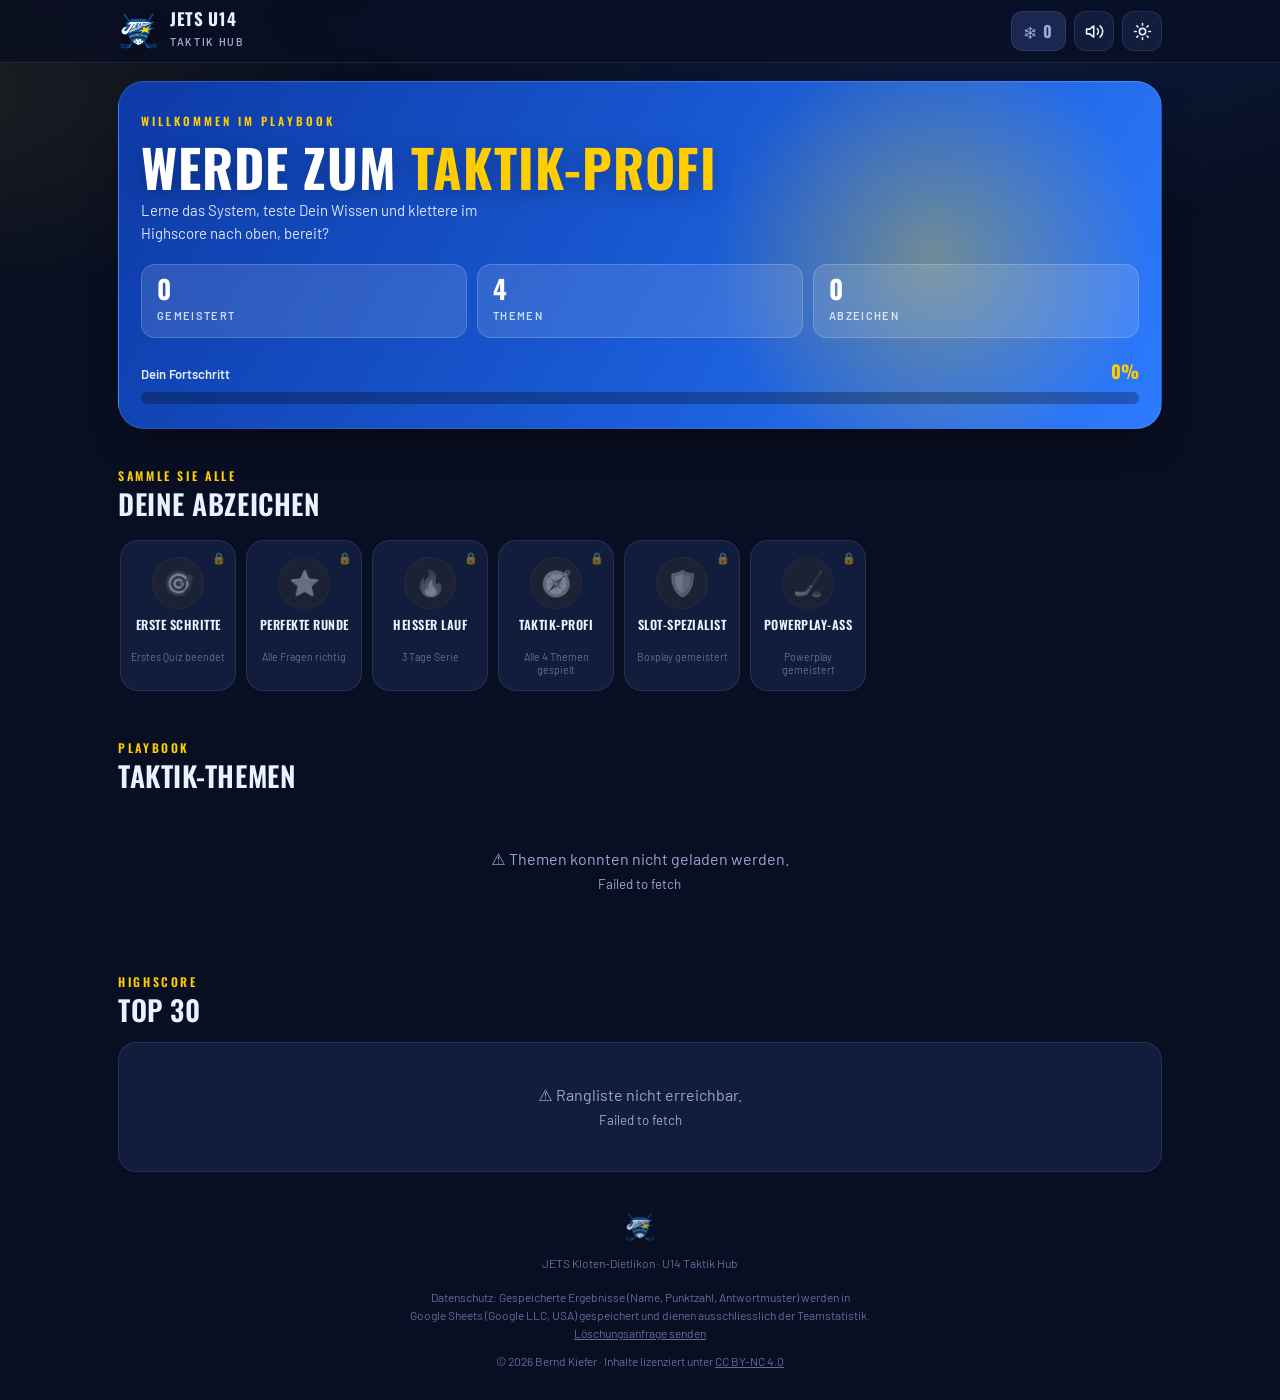
==== commit a5e016a3: "Add CC BY-NC 4.0 copyright footer to all player-facing pages" ====
--- a/index.html
+++ b/index.html
@@ -84,6 +84,7 @@
       <p class="privacy-notice">
         Datenschutz: Gespeicherte Ergebnisse (Name, Punktzahl, Antwortmuster) werden in Google&nbsp;Sheets (Google&nbsp;LLC, USA) gespeichert und dienen ausschliesslich der Teamstatistik. <button class="privacy-link" id="openContact">Löschungsanfrage senden</button>
       </p>
+      <p class="foot-copyright">© 2026 Bernd Kiefer · Inhalte lizenziert unter <a href="https://creativecommons.org/licenses/by-nc/4.0/" target="_blank" rel="noopener">CC BY-NC 4.0</a></p>
     </footer>
 
     <!-- Contact modal -->
@@ -93,6 +94,8 @@
         <p class="modal-sub">Dein Name und deine Nachricht werden per E-Mail an den Betreiber weitergeleitet.</p>
         <label class="modal-label" for="contactName">Name</label>
         <input class="modal-input" id="contactName" type="text" placeholder="z.B. Max Muster" maxlength="80">
+        <label class="modal-label" for="contactEmail">E-Mail <span style="color:var(--red)">*</span></label>
+        <input class="modal-input" id="contactEmail" type="email" placeholder="z.B. max@beispiel.ch" maxlength="120">
         <label class="modal-label" for="contactMsg">Nachricht</label>
         <textarea class="modal-input modal-textarea" id="contactMsg" placeholder="Was soll gelöscht werden?" maxlength="1000"></textarea>
         <div class="modal-actions">
@@ -191,6 +194,7 @@
         modal.style.display = 'flex';
         feedback.textContent = '';
         document.getElementById('contactName').value = '';
+        document.getElementById('contactEmail').value = '';
         document.getElementById('contactMsg').value = '';
       });
       function close() { modal.style.display = 'none'; }
@@ -198,13 +202,15 @@
       modal.addEventListener('click', function(e) { if (e.target === modal) close(); });
       document.getElementById('contactSubmit').addEventListener('click', async function() {
         var name = document.getElementById('contactName').value.trim();
+        var email = document.getElementById('contactEmail').value.trim();
         var message = document.getElementById('contactMsg').value.trim();
+        if (!email) { feedback.textContent = 'Bitte eine E-Mail-Adresse eingeben.'; return; }
         if (!message) { feedback.textContent = 'Bitte eine Nachricht eingeben.'; return; }
         var btn = document.getElementById('contactSubmit');
         btn.disabled = true;
         btn.textContent = 'Wird gesendet…';
         try {
-          await API.sendContact({ name, message });
+          await API.sendContact({ name, email, message });
           feedback.style.color = 'var(--green)';
           feedback.textContent = 'Nachricht gesendet. Wir melden uns bald.';
           btn.style.display = 'none';
--- a/css/style.css
+++ b/css/style.css
@@ -550,6 +550,9 @@
 /* Footer */
 .foot { text-align: center; color: var(--text-faint); font-size: 12px; padding: 40px 0 30px; }
 .foot .logo-sm { height: 30px; margin: 0 auto 12px; opacity: .8; }
+.foot-sm { padding: 20px 0 16px; }
+.foot-copyright { margin-top: 10px; }
+.foot-copyright a { color: var(--text-faint); text-decoration: underline; }
 .privacy-notice { max-width: 480px; margin: 16px auto 0; line-height: 1.5; }
 .privacy-notice a { color: var(--text-faint); text-decoration: underline; }
 
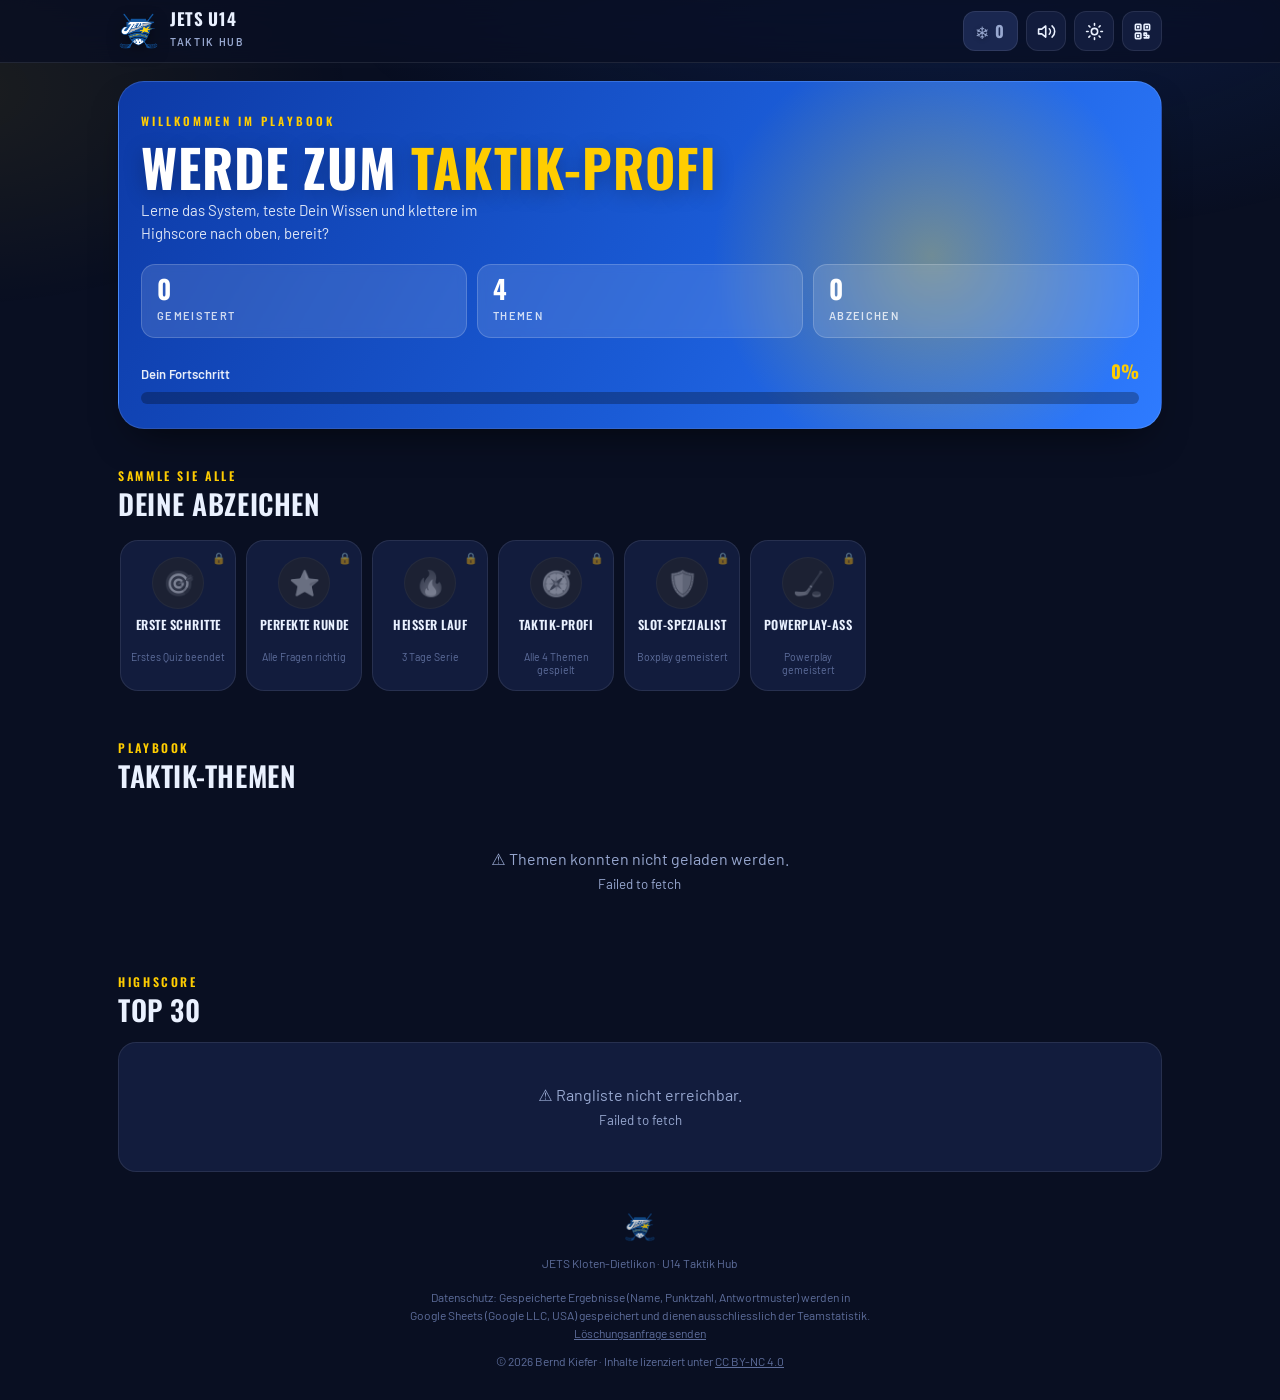
==== commit b1f4b091: "Add QR code page navigation to index and coach headers" ====
--- a/index.html
+++ b/index.html
@@ -24,6 +24,7 @@
         <div class="streak-pill cold" id="streakPill" title="Streak">❄️ 0</div>
         <button class="icon-btn" id="soundBtn" aria-label="Sound an/aus"></button>
         <button class="icon-btn" id="themeBtn" aria-label="Hell/Dunkel"></button>
+        <a class="icon-btn" id="qrBtn" href="qr.html" aria-label="QR-Code Poster"></a>
       </div>
     </div>
   </header>
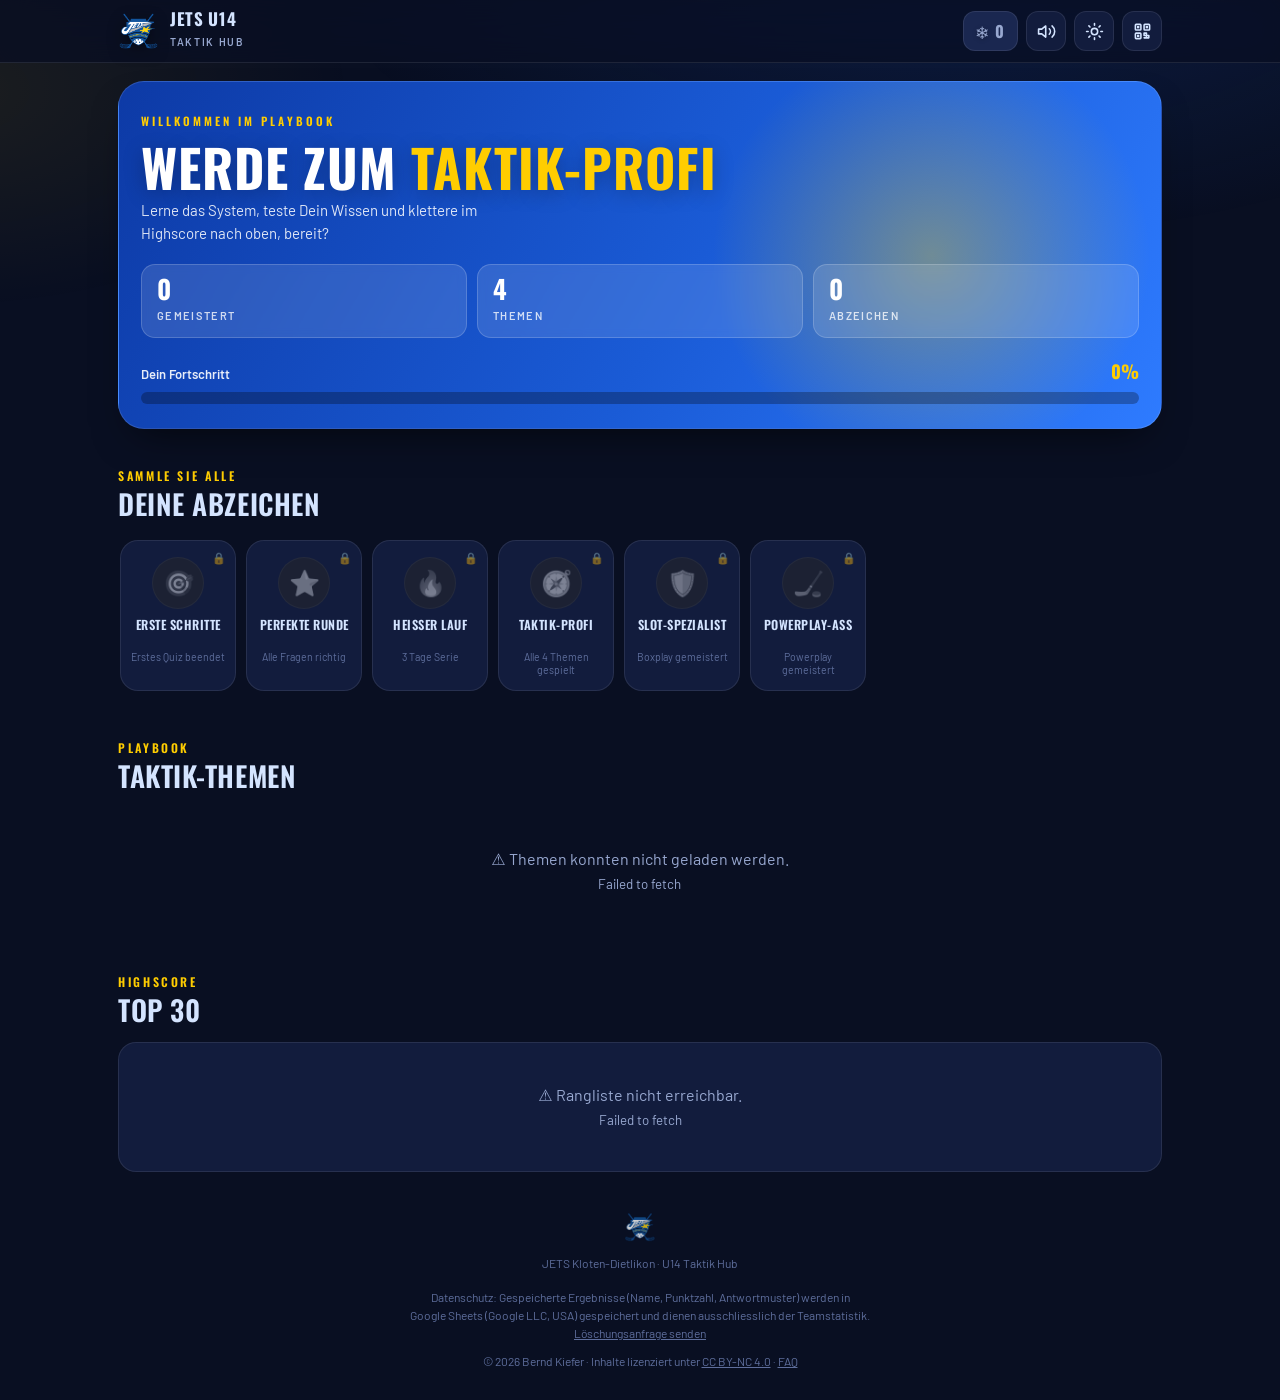
==== commit 8df65dec: "Add FAQ page with footer links on all pages" ====
--- a/index.html
+++ b/index.html
@@ -85,7 +85,7 @@
       <p class="privacy-notice">
         Datenschutz: Gespeicherte Ergebnisse (Name, Punktzahl, Antwortmuster) werden in Google&nbsp;Sheets (Google&nbsp;LLC, USA) gespeichert und dienen ausschliesslich der Teamstatistik. <button class="privacy-link" id="openContact">Löschungsanfrage senden</button>
       </p>
-      <p class="foot-copyright">© 2026 Bernd Kiefer · Inhalte lizenziert unter <a href="https://creativecommons.org/licenses/by-nc/4.0/" target="_blank" rel="noopener">CC BY-NC 4.0</a></p>
+      <p class="foot-copyright">© 2026 Bernd Kiefer · Inhalte lizenziert unter <a href="https://creativecommons.org/licenses/by-nc/4.0/" target="_blank" rel="noopener">CC BY-NC 4.0</a> · <a href="faq.html">FAQ</a></p>
     </footer>
 
     <!-- Contact modal -->
--- a/css/style.css
+++ b/css/style.css
@@ -30,9 +30,10 @@
   --border-str:  rgba(255,255,255,0.16);
 
   /* Text */
-  --text:        #EAF1FF;
+  --text:        #D4E4FF;
   --text-dim:    #98A8D0;
   --text-faint:  #5E6E9C;
+  --accent-text: #FFCD00;
 
   /* Effekte */
   --shadow:      0 18px 40px -18px rgba(0,0,0,0.7);
@@ -70,6 +71,7 @@
   --text:        #0B1228;
   --text-dim:    #4A5878;
   --text-faint:  #8593B5;
+  --accent-text: #8A5800;
 
   --shadow:      0 18px 40px -22px rgba(20,40,90,0.35);
   --shadow-sm:   0 6px 18px -10px rgba(20,40,90,0.28);
@@ -358,9 +360,9 @@
 .theory-head-text .cat { margin-bottom: 6px; }
 .theory-head-text h1 { font-family: var(--font-display); font-size: clamp(22px, 5vw, 34px); font-weight: 700; text-transform: uppercase; letter-spacing: .02em; line-height: 1.1; }
 
-.theory-body { font-size: 16px; line-height: 1.75; color: var(--text); margin-bottom: 36px; }
+.theory-body { font-size: 16px; line-height: 1.75; color: var(--text); margin-bottom: 36px; overflow-wrap: break-word; }
 .theory-body h1,.theory-body h2 { font-family: var(--font-display); text-transform: uppercase; letter-spacing: .05em; color: var(--text); margin: 28px 0 10px; font-size: 17px; }
-.theory-body h3 { font-family: var(--font-display); text-transform: uppercase; letter-spacing: .05em; color: var(--yellow); margin: 22px 0 8px; font-size: 14px; }
+.theory-body h3 { font-family: var(--font-display); text-transform: uppercase; letter-spacing: .05em; color: var(--accent-text); margin: 22px 0 8px; font-size: 14px; }
 .theory-body h4 { font-family: var(--font-display); color: var(--text); margin: 18px 0 6px; font-size: 14px; text-transform: uppercase; letter-spacing: .04em; }
 .theory-body p { margin-bottom: 14px; }
 .theory-body ul, .theory-body ol { padding-left: 4px; list-style: none; display: grid; gap: 8px; margin-bottom: 16px; }
@@ -368,8 +370,8 @@
 .theory-body ul li::before { content: ""; flex: 0 0 auto; width: 7px; height: 7px; margin-top: 9px; border-radius: 2px; background: var(--yellow); transform: rotate(45deg); }
 .theory-body ol { counter-reset: ol; }
 .theory-body ol li { counter-increment: ol; }
-.theory-body ol li::before { content: counter(ol); flex: 0 0 auto; width: 22px; height: 22px; border-radius: 6px; background: var(--surface-2); border: 1px solid var(--border-str); font-family: var(--font-display); font-size: 12px; font-weight: 700; display: grid; place-items: center; margin-top: 2px; color: var(--yellow); }
-.theory-body strong { color: var(--yellow); font-weight: 700; }
+.theory-body ol li::before { content: counter(ol); flex: 0 0 auto; width: 22px; height: 22px; border-radius: 6px; background: var(--surface-2); border: 1px solid var(--border-str); font-family: var(--font-display); font-size: 12px; font-weight: 700; display: grid; place-items: center; margin-top: 2px; color: var(--accent-text); }
+.theory-body strong { color: var(--accent-text); font-weight: 700; }
 .theory-body em { color: var(--text-dim); font-style: italic; }
 .theory-body hr { border: none; border-top: 1px solid var(--border); margin: 24px 0; }
 .theory-body blockquote { border-left: 3px solid var(--yellow); padding-left: 14px; margin: 16px 0; font-style: italic; color: var(--text-dim); }
@@ -383,7 +385,7 @@
 .resource-yt .yt-wrap iframe { position: absolute; inset: 0; width: 100%; height: 100%; border: none; }
 .resource-yt .resource-label { padding: 10px 14px; font-size: 13.5px; color: var(--text-dim); }
 
-.resource-pdf .pdf-wrap { position: relative; height: 500px; }
+.resource-pdf .pdf-wrap { position: relative; height: clamp(220px, 45vh, 500px); }
 .resource-pdf .pdf-wrap iframe { position: absolute; inset: 0; width: 100%; height: 100%; border: none; }
 .resource-pdf .resource-label { padding: 10px 14px; font-size: 13.5px; color: var(--text-dim); }
 
@@ -401,6 +403,15 @@
 .resource-link-arrow { color: var(--text-faint); font-size: 18px; flex-shrink: 0; }
 
 .theory-foot { margin-top: 40px; padding-top: 24px; border-top: 1px solid var(--border); }
+
+@media (max-width: 480px) {
+  .theory-page { padding-top: 16px; padding-bottom: 40px; }
+  .theory-head { gap: 12px; margin-bottom: 20px; }
+  .theory-head .tile-icon { width: 44px; height: 44px; border-radius: 13px; }
+  .theory-body { font-size: 15.5px; }
+  .theory-body h1, .theory-body h2 { font-size: 16px; }
+  .resource-pdf .pdf-wrap { height: clamp(200px, 38vh, 340px); }
+}
 
 /* =============================================================
    QUIZ-SEITE
@@ -575,6 +586,20 @@
 .modal-actions { display: flex; gap: 10px; margin-top: 4px; }
 .modal-feedback { font-size: 13px; margin: 10px 0 0; min-height: 1em; }
 
+/* FAQ page */
+.faq-page { max-width: 720px; padding-top: 32px; padding-bottom: 60px; }
+.faq-page > h1 { font-size: clamp(22px, 5vw, 32px); margin-bottom: 8px; }
+.faq-intro { color: var(--text-dim); font-size: 15px; margin-bottom: 32px; line-height: 1.6; }
+.faq-item { border: 1px solid var(--border); border-radius: var(--radius-sm); margin-bottom: 10px; background: var(--surface); overflow: hidden; }
+.faq-item summary { padding: 16px 18px; font-weight: 600; font-size: 15px; cursor: pointer; list-style: none; display: flex; justify-content: space-between; align-items: center; gap: 12px; color: var(--text); }
+.faq-item summary::-webkit-details-marker { display: none; }
+.faq-item summary::after { content: "+"; font-size: 20px; color: var(--text-faint); flex-shrink: 0; line-height: 1; }
+.faq-item[open] summary::after { content: "−"; color: var(--accent-text); }
+.faq-item[open] summary { color: var(--accent-text); }
+.faq-body { padding: 0 18px 16px; color: var(--text-dim); font-size: 14.5px; line-height: 1.65; }
+.faq-body p { margin-bottom: 8px; }
+.faq-body p:last-child { margin-bottom: 0; }
+
 /* Reduced motion */
 @media (prefers-reduced-motion: reduce) {
   * { animation-duration: .001ms !important; transition-duration: .001ms !important; }
